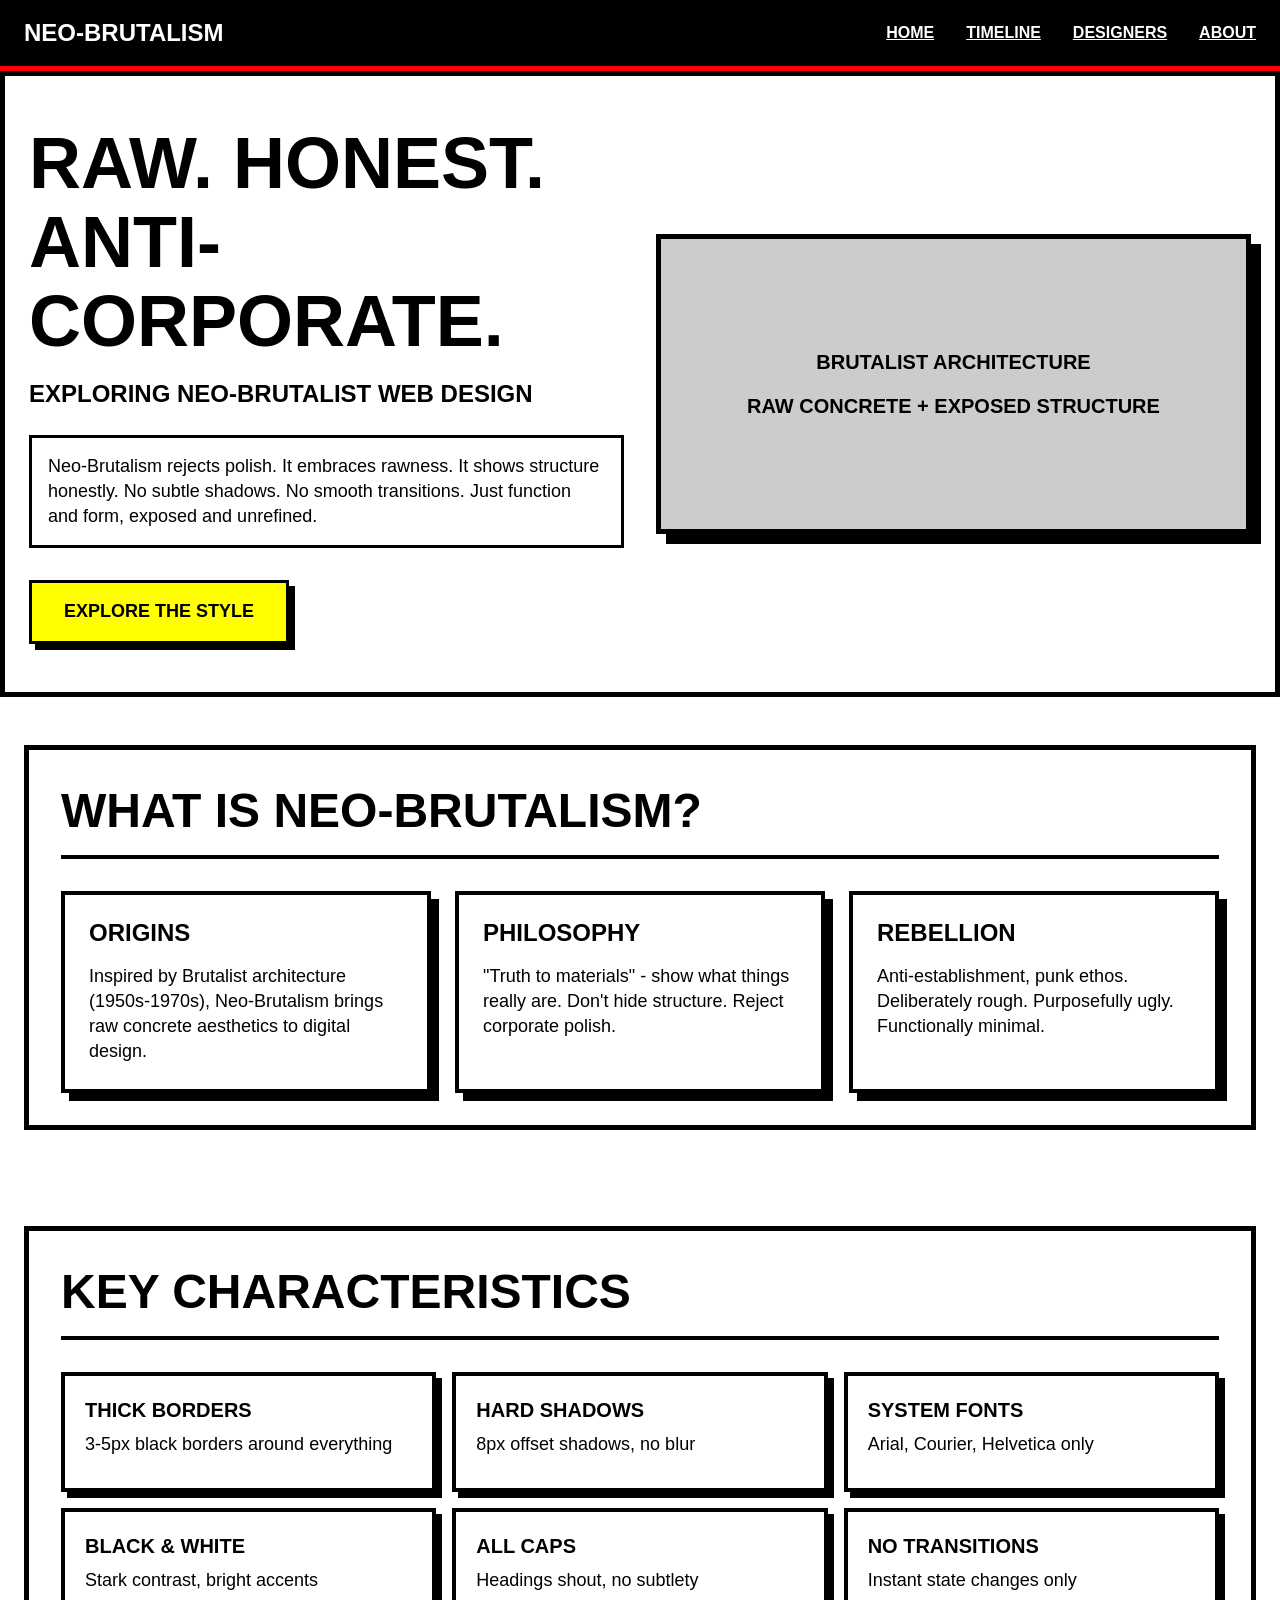
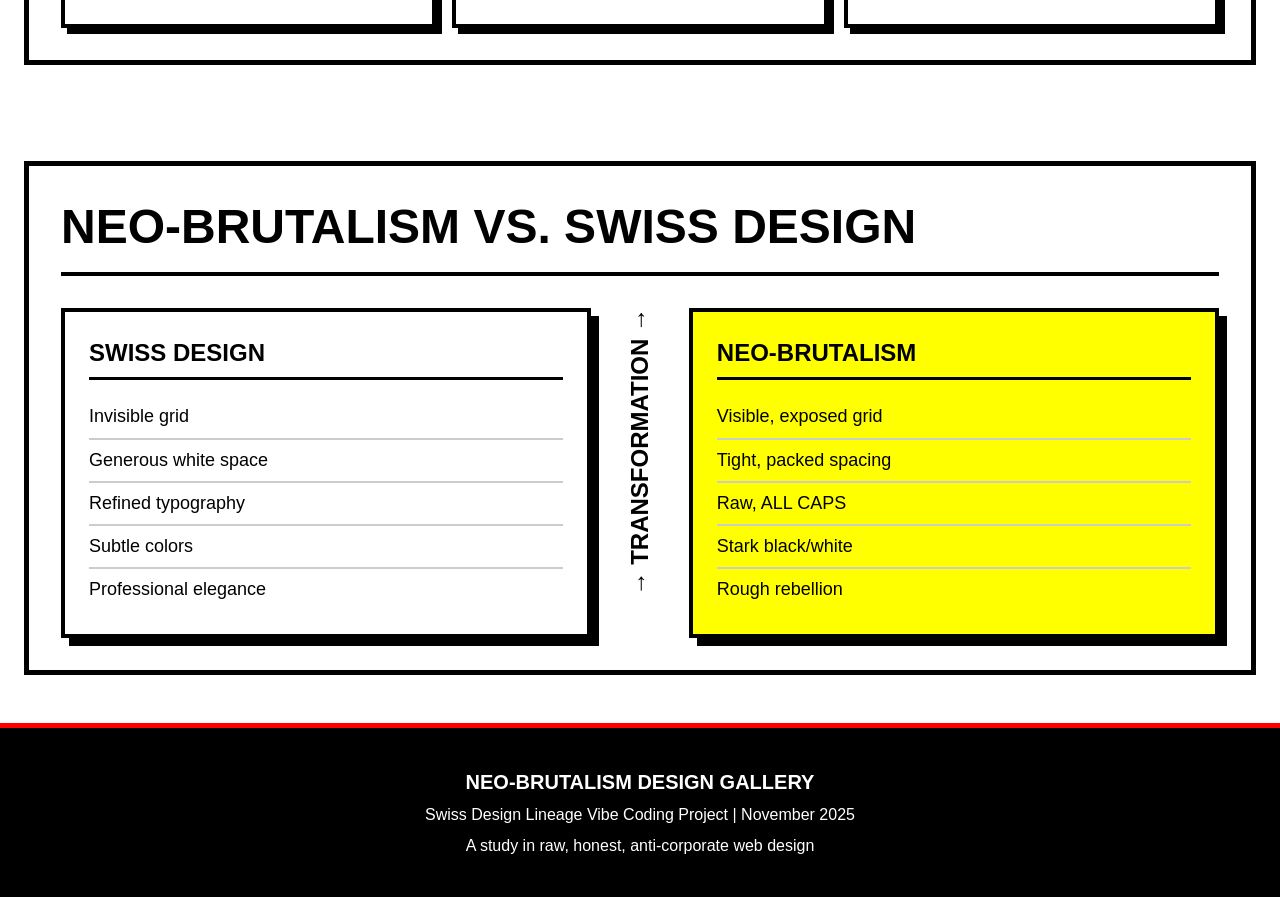
==== index.html @ c61c5fbd "Day 1 Complete: Neo-Brutalism foundation and initial mockup Research Phase Complete: - Selected Neo-" ====
<!DOCTYPE html>
<html lang="en">
<head>
    <meta charset="UTF-8">
    <meta name="viewport" content="width=device-width, initial-scale=1.0">
    <title>NEO-BRUTALISM DESIGN GALLERY</title>
    <link rel="stylesheet" href="css/style.css">
</head>
<body>
    <!-- Navigation -->
    <nav class="nav">
        <div class="nav-container">
            <div class="nav-logo">NEO-BRUTALISM</div>
            <ul class="nav-links">
                <li><a href="index.html">HOME</a></li>
                <li><a href="timeline.html">TIMELINE</a></li>
                <li><a href="designers.html">DESIGNERS</a></li>
                <li><a href="about.html">ABOUT</a></li>
            </ul>
        </div>
    </nav>

    <!-- Hero Section -->
    <section class="hero">
        <div class="hero-content">
            <h1 class="hero-title">RAW. HONEST. ANTI-CORPORATE.</h1>
            <p class="hero-subtitle">Exploring Neo-Brutalist Web Design</p>
            <div class="hero-description">
                <p>Neo-Brutalism rejects polish. It embraces rawness. It shows structure honestly. No subtle shadows. No smooth transitions. Just function and form, exposed and unrefined.</p>
            </div>
            <a href="#about" class="btn-primary">EXPLORE THE STYLE</a>
        </div>
        <div class="hero-image">
            <div class="placeholder-box">
                <p>BRUTALIST ARCHITECTURE</p>
                <p>RAW CONCRETE + EXPOSED STRUCTURE</p>
            </div>
        </div>
    </section>

    <!-- About Preview -->
    <section class="about-preview">
        <div class="section-border">
            <h2 class="section-title">WHAT IS NEO-BRUTALISM?</h2>
            <div class="content-grid">
                <div class="content-card">
                    <h3>ORIGINS</h3>
                    <p>Inspired by Brutalist architecture (1950s-1970s), Neo-Brutalism brings raw concrete aesthetics to digital design.</p>
                </div>
                <div class="content-card">
                    <h3>PHILOSOPHY</h3>
                    <p>"Truth to materials" - show what things really are. Don't hide structure. Reject corporate polish.</p>
                </div>
                <div class="content-card">
                    <h3>REBELLION</h3>
                    <p>Anti-establishment, punk ethos. Deliberately rough. Purposefully ugly. Functionally minimal.</p>
                </div>
            </div>
        </div>
    </section>

    <!-- Style Characteristics -->
    <section class="characteristics">
        <div class="section-border">
            <h2 class="section-title">KEY CHARACTERISTICS</h2>
            <div class="char-grid">
                <div class="char-item">
                    <div class="char-box">
                        <p class="char-title">THICK BORDERS</p>
                        <p>3-5px black borders around everything</p>
                    </div>
                </div>
                <div class="char-item">
                    <div class="char-box">
                        <p class="char-title">HARD SHADOWS</p>
                        <p>8px offset shadows, no blur</p>
                    </div>
                </div>
                <div class="char-item">
                    <div class="char-box">
                        <p class="char-title">SYSTEM FONTS</p>
                        <p>Arial, Courier, Helvetica only</p>
                    </div>
                </div>
                <div class="char-item">
                    <div class="char-box">
                        <p class="char-title">BLACK & WHITE</p>
                        <p>Stark contrast, bright accents</p>
                    </div>
                </div>
                <div class="char-item">
                    <div class="char-box">
                        <p class="char-title">ALL CAPS</p>
                        <p>Headings shout, no subtlety</p>
                    </div>
                </div>
                <div class="char-item">
                    <div class="char-box">
                        <p class="char-title">NO TRANSITIONS</p>
                        <p>Instant state changes only</p>
                    </div>
                </div>
            </div>
        </div>
    </section>

    <!-- VS Swiss Design -->
    <section class="comparison">
        <div class="section-border">
            <h2 class="section-title">NEO-BRUTALISM VS. SWISS DESIGN</h2>
            <div class="comparison-grid">
                <div class="comparison-item">
                    <h3>SWISS DESIGN</h3>
                    <ul>
                        <li>Invisible grid</li>
                        <li>Generous white space</li>
                        <li>Refined typography</li>
                        <li>Subtle colors</li>
                        <li>Professional elegance</li>
                    </ul>
                </div>
                <div class="comparison-divider">
                    <p>→ TRANSFORMATION →</p>
                </div>
                <div class="comparison-item comparison-highlight">
                    <h3>NEO-BRUTALISM</h3>
                    <ul>
                        <li>Visible, exposed grid</li>
                        <li>Tight, packed spacing</li>
                        <li>Raw, ALL CAPS</li>
                        <li>Stark black/white</li>
                        <li>Rough rebellion</li>
                    </ul>
                </div>
            </div>
        </div>
    </section>

    <!-- Footer -->
    <footer class="footer">
        <div class="footer-content">
            <p>NEO-BRUTALISM DESIGN GALLERY</p>
            <p>Swiss Design Lineage Vibe Coding Project | November 2025</p>
            <p>A study in raw, honest, anti-corporate web design</p>
        </div>
    </footer>
</body>
</html>
---- css/style.css ----
/* NEO-BRUTALISM DESIGN GALLERY */
/* Raw, Honest, Anti-Corporate Web Design */

/* ==================== */
/* RESET & BASE */
/* ==================== */

* {
    margin: 0;
    padding: 0;
    box-sizing: border-box;
}

body {
    font-family: Arial, Helvetica, sans-serif;
    font-size: 18px;
    line-height: 1.4;
    color: #000000;
    background-color: #FFFFFF;
}

/* NO SMOOTH SCROLLING - Instant, raw */
html {
    scroll-behavior: auto;
}

/* ==================== */
/* NAVIGATION */
/* ==================== */

.nav {
    background-color: #000000;
    border-bottom: 5px solid #FF0000;
    padding: 0;
}

.nav-container {
    max-width: 1400px;
    margin: 0 auto;
    padding: 16px 24px;
    display: flex;
    justify-content: space-between;
    align-items: center;
}

.nav-logo {
    color: #FFFFFF;
    font-size: 24px;
    font-weight: bold;
    letter-spacing: 0;
}

.nav-links {
    list-style: none;
    display: flex;
    gap: 32px;
}

.nav-links a {
    color: #FFFFFF;
    text-decoration: underline;
    text-transform: uppercase;
    font-weight: bold;
    font-size: 16px;
    transition: none; /* NO SMOOTH TRANSITIONS */
}

.nav-links a:hover {
    color: #FFFF00;
}

/* ==================== */
/* HERO SECTION */
/* ==================== */

.hero {
    border: 5px solid #000000;
    margin: 0;
    padding: 48px 24px;
    background-color: #FFFFFF;
    display: grid;
    grid-template-columns: 1fr 1fr;
    gap: 32px;
    max-width: 1400px;
    margin: 0 auto;
}

.hero-title {
    font-size: 72px;
    font-weight: bold;
    line-height: 1.1;
    text-transform: uppercase;
    margin-bottom: 16px;
    letter-spacing: 0;
}

.hero-subtitle {
    font-size: 24px;
    font-weight: bold;
    margin-bottom: 24px;
    text-transform: uppercase;
}

.hero-description {
    margin-bottom: 32px;
    padding: 16px;
    border: 3px solid #000000;
    background-color: #FFFFFF;
}

.hero-description p {
    line-height: 1.4;
}

.btn-primary {
    display: inline-block;
    background-color: #FFFF00;
    color: #000000;
    padding: 16px 32px;
    border: 3px solid #000000;
    text-decoration: none;
    font-weight: bold;
    text-transform: uppercase;
    box-shadow: 6px 6px 0 #000000;
    transition: none; /* NO SMOOTH TRANSITIONS */
    font-size: 18px;
}

.btn-primary:hover {
    box-shadow: 3px 3px 0 #000000;
    transform: translate(3px, 3px);
}

.hero-image {
    display: flex;
    align-items: center;
    justify-content: center;
}

.placeholder-box {
    border: 5px solid #000000;
    background-color: #CCCCCC;
    padding: 48px;
    text-align: center;
    box-shadow: 10px 10px 0 #000000;
    width: 100%;
    min-height: 300px;
    display: flex;
    flex-direction: column;
    justify-content: center;
    gap: 16px;
}

.placeholder-box p {
    font-weight: bold;
    font-size: 20px;
    text-transform: uppercase;
}

/* ==================== */
/* SECTIONS */
/* ==================== */

.about-preview,
.characteristics,
.comparison {
    max-width: 1400px;
    margin: 0 auto;
    padding: 48px 24px;
}

.section-border {
    border: 5px solid #000000;
    padding: 32px;
    background-color: #FFFFFF;
}

.section-title {
    font-size: 48px;
    font-weight: bold;
    text-transform: uppercase;
    margin-bottom: 32px;
    line-height: 1.2;
    border-bottom: 4px solid #000000;
    padding-bottom: 16px;
}

/* ==================== */
/* CONTENT GRID */
/* ==================== */

.content-grid {
    display: grid;
    grid-template-columns: repeat(3, 1fr);
    gap: 24px;
}

.content-card {
    border: 4px solid #000000;
    padding: 24px;
    background-color: #FFFFFF;
    box-shadow: 8px 8px 0 #000000;
}

.content-card h3 {
    font-size: 24px;
    font-weight: bold;
    text-transform: uppercase;
    margin-bottom: 16px;
    line-height: 1.2;
}

.content-card p {
    line-height: 1.4;
}

/* ==================== */
/* CHARACTERISTICS GRID */
/* ==================== */

.char-grid {
    display: grid;
    grid-template-columns: repeat(3, 1fr);
    gap: 16px;
}

.char-box {
    border: 4px solid #000000;
    padding: 20px;
    background-color: #FFFFFF;
    box-shadow: 6px 6px 0 #000000;
    min-height: 120px;
}

.char-title {
    font-weight: bold;
    font-size: 20px;
    text-transform: uppercase;
    margin-bottom: 8px;
}

/* ==================== */
/* COMPARISON SECTION */
/* ==================== */

.comparison-grid {
    display: grid;
    grid-template-columns: 1fr auto 1fr;
    gap: 32px;
    align-items: start;
}

.comparison-item {
    border: 4px solid #000000;
    padding: 24px;
    background-color: #FFFFFF;
    box-shadow: 8px 8px 0 #000000;
}

.comparison-item h3 {
    font-size: 24px;
    font-weight: bold;
    text-transform: uppercase;
    margin-bottom: 16px;
    border-bottom: 3px solid #000000;
    padding-bottom: 8px;
}

.comparison-item ul {
    list-style: none;
    padding-left: 0;
}

.comparison-item li {
    padding: 8px 0;
    border-bottom: 2px solid #CCCCCC;
}

.comparison-item li:last-child {
    border-bottom: none;
}

.comparison-highlight {
    background-color: #FFFF00;
}

.comparison-divider {
    display: flex;
    align-items: center;
    justify-content: center;
    font-weight: bold;
    font-size: 24px;
    text-transform: uppercase;
    writing-mode: vertical-rl;
    transform: rotate(180deg);
}

/* ==================== */
/* FOOTER */
/* ==================== */

.footer {
    background-color: #000000;
    color: #FFFFFF;
    border-top: 5px solid #FF0000;
    padding: 32px 24px;
    text-align: center;
    margin-top: 0;
}

.footer-content p {
    margin: 8px 0;
    font-size: 16px;
}

.footer-content p:first-child {
    font-weight: bold;
    font-size: 20px;
    text-transform: uppercase;
}

/* ==================== */
/* RESPONSIVE - MOBILE */
/* ==================== */

@media (max-width: 768px) {
    .hero {
        grid-template-columns: 1fr;
        padding: 24px 16px;
        border-width: 4px;
    }

    .hero-title {
        font-size: 48px;
    }

    .nav-container {
        flex-direction: column;
        gap: 16px;
        padding: 16px;
    }

    .nav-links {
        flex-direction: column;
        gap: 12px;
        text-align: center;
    }

    .content-grid,
    .char-grid {
        grid-template-columns: 1fr;
    }

    .comparison-grid {
        grid-template-columns: 1fr;
    }

    .comparison-divider {
        writing-mode: horizontal-tb;
        transform: rotate(0deg);
        padding: 16px 0;
    }

    .section-title {
        font-size: 36px;
    }

    .btn-primary {
        width: 100%;
        text-align: center;
    }

    .placeholder-box {
        min-height: 200px;
        padding: 24px;
    }
}

@media (max-width: 480px) {
    .hero-title {
        font-size: 36px;
    }

    .section-title {
        font-size: 28px;
    }

    body {
        font-size: 16px;
    }

    .content-card h3,
    .comparison-item h3 {
        font-size: 20px;
    }
}
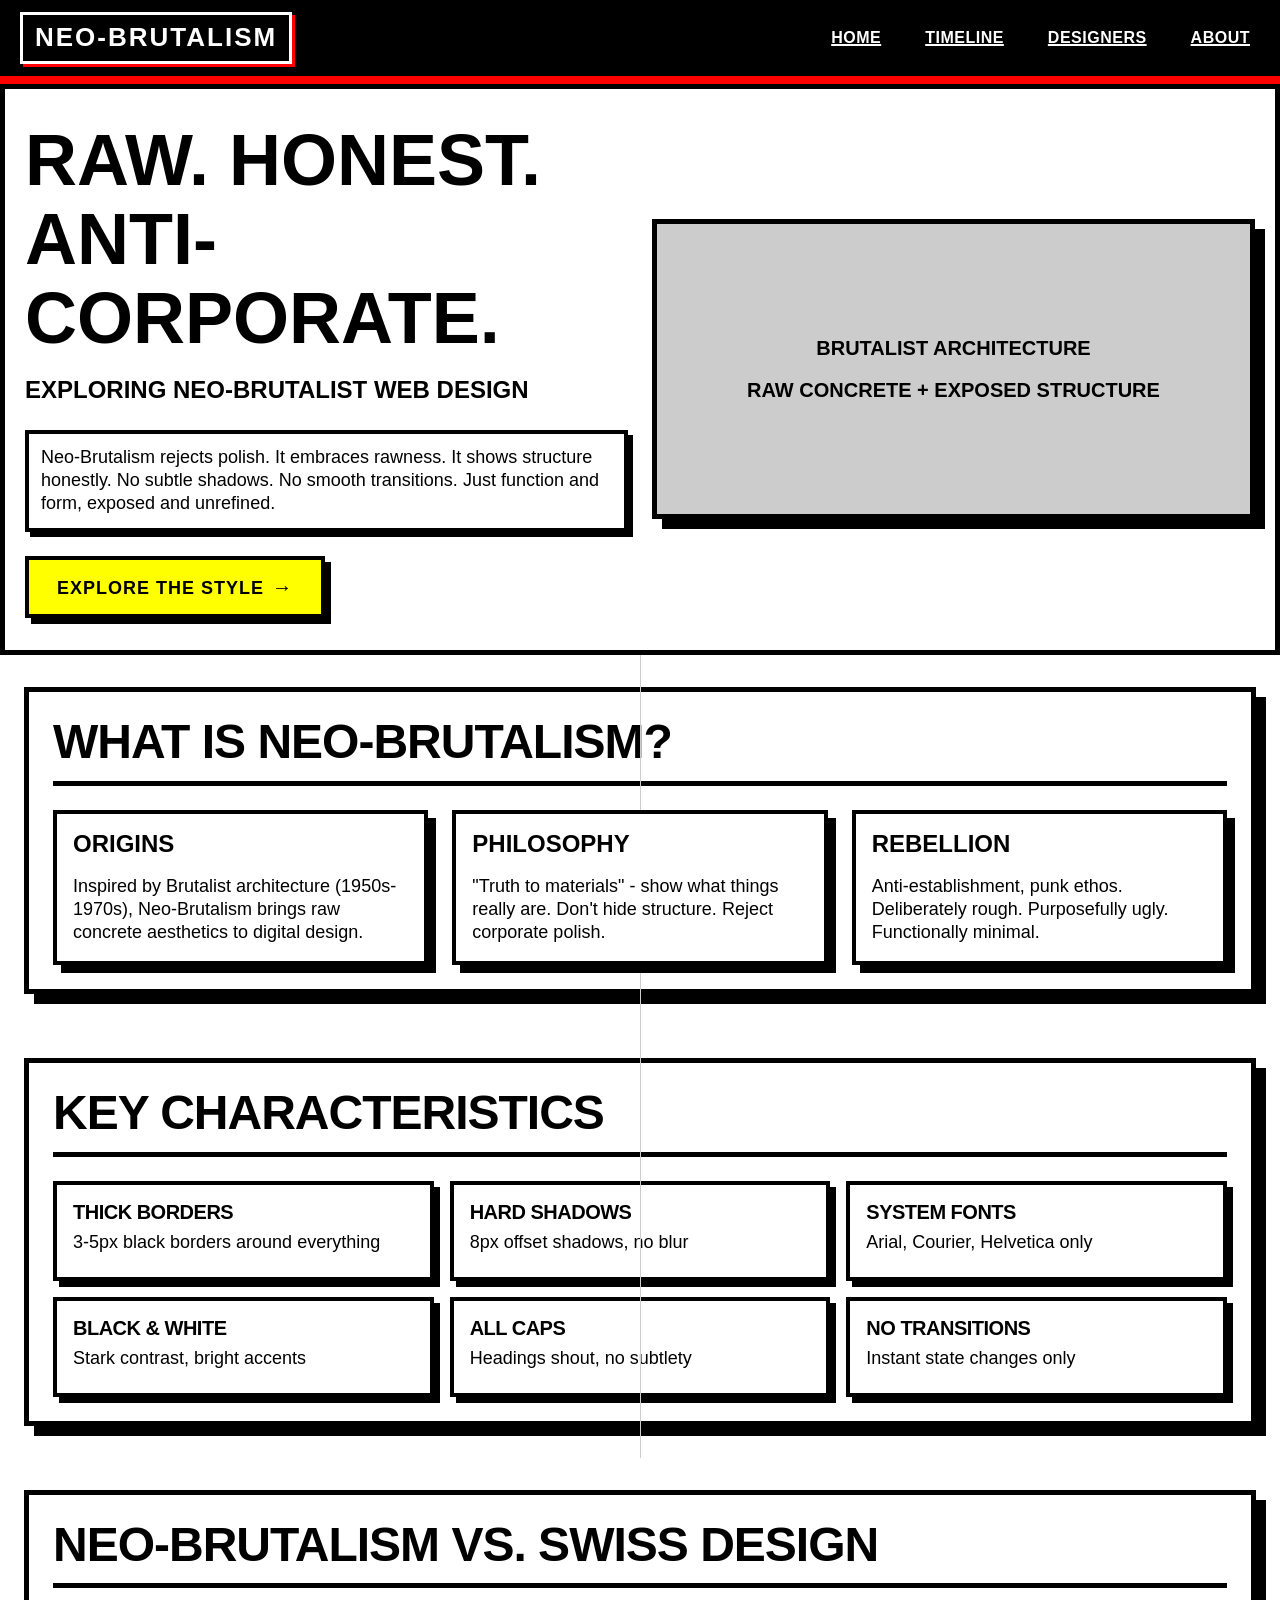
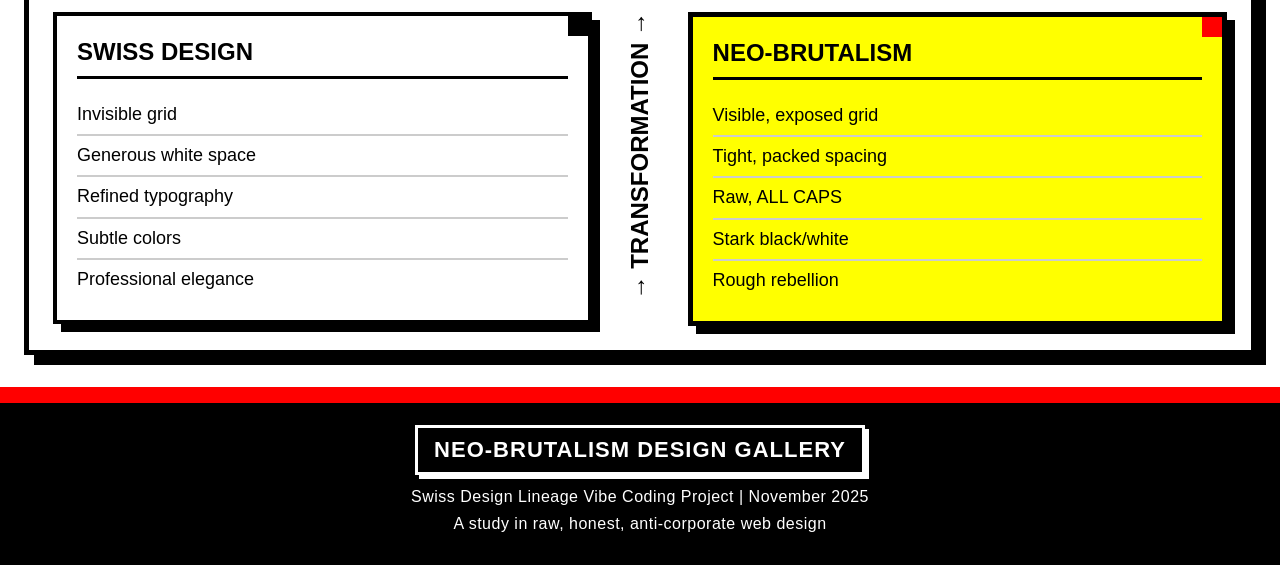
==== commit ec2f2780: "Sprint 3 Complete: Responsive polish & Lighthouse 90+ optimization SEO Enhancements: - Added meta de" ====
--- a/index.html
+++ b/index.html
@@ -3,6 +3,7 @@
 <head>
     <meta charset="UTF-8">
     <meta name="viewport" content="width=device-width, initial-scale=1.0">
+    <meta name="description" content="Explore Neo-Brutalist web design - raw, honest, anti-corporate aesthetics inspired by Brutalist architecture. A Swiss Design Lineage project.">
     <title>NEO-BRUTALISM DESIGN GALLERY</title>
     <link rel="stylesheet" href="css/style.css">
 </head>
@@ -31,7 +32,7 @@
             <a href="#about" class="btn-primary">EXPLORE THE STYLE</a>
         </div>
         <div class="hero-image">
-            <div class="placeholder-box">
+            <div class="placeholder-box" role="img" aria-label="Brutalist architecture with raw concrete and exposed structure">
                 <p>BRUTALIST ARCHITECTURE</p>
                 <p>RAW CONCRETE + EXPOSED STRUCTURE</p>
             </div>
--- a/css/style.css
+++ b/css/style.css
@@ -14,7 +14,7 @@
 body {
     font-family: Arial, Helvetica, sans-serif;
     font-size: 18px;
-    line-height: 1.4;
+    line-height: 1.3; /* Tighter for brutalist aesthetic */
     color: #000000;
     background-color: #FFFFFF;
 }
@@ -30,14 +30,15 @@
 
 .nav {
     background-color: #000000;
-    border-bottom: 5px solid #FF0000;
+    border-bottom: 8px solid #FF0000; /* Thicker border */
     padding: 0;
+    position: relative;
 }
 
 .nav-container {
     max-width: 1400px;
     margin: 0 auto;
-    padding: 16px 24px;
+    padding: 12px 20px; /* Tighter padding */
     display: flex;
     justify-content: space-between;
     align-items: center;
@@ -45,28 +46,46 @@
 
 .nav-logo {
     color: #FFFFFF;
-    font-size: 24px;
-    font-weight: bold;
-    letter-spacing: 0;
+    font-size: 26px; /* Slightly larger */
+    font-weight: bold;
+    letter-spacing: 2px; /* Spread out */
+    border: 3px solid #FFFFFF;
+    padding: 6px 12px;
+    box-shadow: 3px 3px 0 #FF0000; /* Hard shadow */
 }
 
 .nav-links {
     list-style: none;
     display: flex;
-    gap: 32px;
+    gap: 24px; /* Tighter spacing */
+}
+
+.nav-links li {
+    border: 2px solid transparent;
 }
 
 .nav-links a {
     color: #FFFFFF;
     text-decoration: underline;
+    text-decoration-thickness: 2px; /* Thicker underline */
     text-transform: uppercase;
     font-weight: bold;
     font-size: 16px;
     transition: none; /* NO SMOOTH TRANSITIONS */
+    display: block;
+    padding: 4px 8px;
+    letter-spacing: 0.5px;
 }
 
 .nav-links a:hover {
-    color: #FFFF00;
+    color: #000000;
+    background-color: #FFFF00;
+    text-decoration: none;
+    box-shadow: 2px 2px 0 #FF0000;
+}
+
+.nav-links li:hover {
+    border-color: #FFFF00;
 }
 
 /* ==================== */
@@ -76,11 +95,11 @@
 .hero {
     border: 5px solid #000000;
     margin: 0;
-    padding: 48px 24px;
+    padding: 32px 20px; /* Tighter padding for packed feel */
     background-color: #FFFFFF;
     display: grid;
     grid-template-columns: 1fr 1fr;
-    gap: 32px;
+    gap: 24px; /* Reduced gap for tighter spacing */
     max-width: 1400px;
     margin: 0 auto;
 }
@@ -102,33 +121,50 @@
 }
 
 .hero-description {
-    margin-bottom: 32px;
-    padding: 16px;
-    border: 3px solid #000000;
-    background-color: #FFFFFF;
+    margin-bottom: 24px;
+    padding: 12px; /* Tighter padding */
+    border: 4px solid #000000; /* Thicker border */
+    background-color: #FFFFFF;
+    box-shadow: 5px 5px 0 #000000; /* Add hard shadow */
 }
 
 .hero-description p {
-    line-height: 1.4;
+    line-height: 1.3; /* Tighter line-height */
 }
 
 .btn-primary {
     display: inline-block;
     background-color: #FFFF00;
     color: #000000;
-    padding: 16px 32px;
-    border: 3px solid #000000;
+    padding: 14px 28px; /* Slightly tighter */
+    border: 4px solid #000000; /* Thicker border */
     text-decoration: none;
     font-weight: bold;
     text-transform: uppercase;
     box-shadow: 6px 6px 0 #000000;
     transition: none; /* NO SMOOTH TRANSITIONS */
     font-size: 18px;
+    letter-spacing: 1px;
+    position: relative;
+}
+
+.btn-primary::after {
+    content: '→';
+    margin-left: 8px;
+    font-size: 20px;
+    font-weight: bold;
 }
 
 .btn-primary:hover {
     box-shadow: 3px 3px 0 #000000;
     transform: translate(3px, 3px);
+    background-color: #FF0000;
+    color: #FFFFFF;
+}
+
+.btn-primary:active {
+    box-shadow: 0 0 0 #000000;
+    transform: translate(6px, 6px);
 }
 
 .hero-image {
@@ -166,23 +202,39 @@
 .comparison {
     max-width: 1400px;
     margin: 0 auto;
-    padding: 48px 24px;
+    padding: 32px 24px; /* Tighter vertical padding */
+    position: relative;
+}
+
+/* Exposed grid lines - show structure honestly */
+.about-preview::before,
+.characteristics::before {
+    content: '';
+    position: absolute;
+    top: 0;
+    left: 50%;
+    width: 1px;
+    height: 100%;
+    background-color: #CCCCCC;
+    z-index: 0;
 }
 
 .section-border {
     border: 5px solid #000000;
-    padding: 32px;
-    background-color: #FFFFFF;
+    padding: 24px; /* Tighter padding for packed aesthetic */
+    background-color: #FFFFFF;
+    box-shadow: 10px 10px 0 #000000; /* Add hard shadow */
 }
 
 .section-title {
     font-size: 48px;
     font-weight: bold;
     text-transform: uppercase;
-    margin-bottom: 32px;
-    line-height: 1.2;
-    border-bottom: 4px solid #000000;
-    padding-bottom: 16px;
+    margin-bottom: 24px; /* Tighter spacing */
+    line-height: 1.1; /* Even tighter for brutalist feel */
+    border-bottom: 5px solid #000000; /* Thicker border */
+    padding-bottom: 12px; /* Less padding */
+    letter-spacing: -1px; /* Tighter letter spacing */
 }
 
 /* ==================== */
@@ -197,9 +249,11 @@
 
 .content-card {
     border: 4px solid #000000;
-    padding: 24px;
+    padding: 16px; /* Tighter padding for packed feel */
     background-color: #FFFFFF;
     box-shadow: 8px 8px 0 #000000;
+    position: relative;
+    z-index: 1;
 }
 
 .content-card h3 {
@@ -211,7 +265,7 @@
 }
 
 .content-card p {
-    line-height: 1.4;
+    line-height: 1.3; /* Tighter for brutalist feel */
 }
 
 /* ==================== */
@@ -226,10 +280,16 @@
 
 .char-box {
     border: 4px solid #000000;
-    padding: 20px;
+    padding: 16px; /* Tighter padding */
     background-color: #FFFFFF;
     box-shadow: 6px 6px 0 #000000;
-    min-height: 120px;
+    min-height: 100px; /* Reduced for tighter layout */
+}
+
+.char-box:hover {
+    /* Instant shadow shift on hover - no transition */
+    box-shadow: 3px 3px 0 #000000;
+    transform: translate(3px, 3px);
 }
 
 .char-title {
@@ -237,6 +297,8 @@
     font-size: 20px;
     text-transform: uppercase;
     margin-bottom: 8px;
+    line-height: 1.1; /* Tighter */
+    letter-spacing: -0.5px; /* Compressed */
 }
 
 /* ==================== */
@@ -252,9 +314,21 @@
 
 .comparison-item {
     border: 4px solid #000000;
-    padding: 24px;
+    padding: 20px; /* Slightly tighter */
     background-color: #FFFFFF;
     box-shadow: 8px 8px 0 #000000;
+    position: relative;
+}
+
+/* Add corner accent for visual interest */
+.comparison-item::after {
+    content: '';
+    position: absolute;
+    top: 0;
+    right: 0;
+    width: 20px;
+    height: 20px;
+    background-color: #000000;
 }
 
 .comparison-item h3 {
@@ -282,6 +356,11 @@
 
 .comparison-highlight {
     background-color: #FFFF00;
+    border-width: 5px; /* Thicker border for emphasis */
+}
+
+.comparison-highlight::after {
+    background-color: #FF0000; /* Red corner for highlighted item */
 }
 
 .comparison-divider {
@@ -302,21 +381,30 @@
 .footer {
     background-color: #000000;
     color: #FFFFFF;
-    border-top: 5px solid #FF0000;
-    padding: 32px 24px;
+    border-top: 8px solid #FF0000; /* Thicker border */
+    padding: 24px; /* Tighter padding */
     text-align: center;
     margin-top: 0;
+    box-shadow: inset 0 8px 0 #FF0000; /* Inner shadow for depth */
 }
 
 .footer-content p {
-    margin: 8px 0;
+    margin: 6px 0; /* Tighter spacing */
     font-size: 16px;
+    line-height: 1.3;
+    letter-spacing: 0.5px;
 }
 
 .footer-content p:first-child {
     font-weight: bold;
-    font-size: 20px;
-    text-transform: uppercase;
+    font-size: 22px; /* Slightly larger */
+    text-transform: uppercase;
+    letter-spacing: 1px;
+    border: 3px solid #FFFFFF;
+    display: inline-block;
+    padding: 8px 16px;
+    background-color: #000000;
+    box-shadow: 4px 4px 0 #FFFFFF; /* Hard shadow */
 }
 
 /* ==================== */
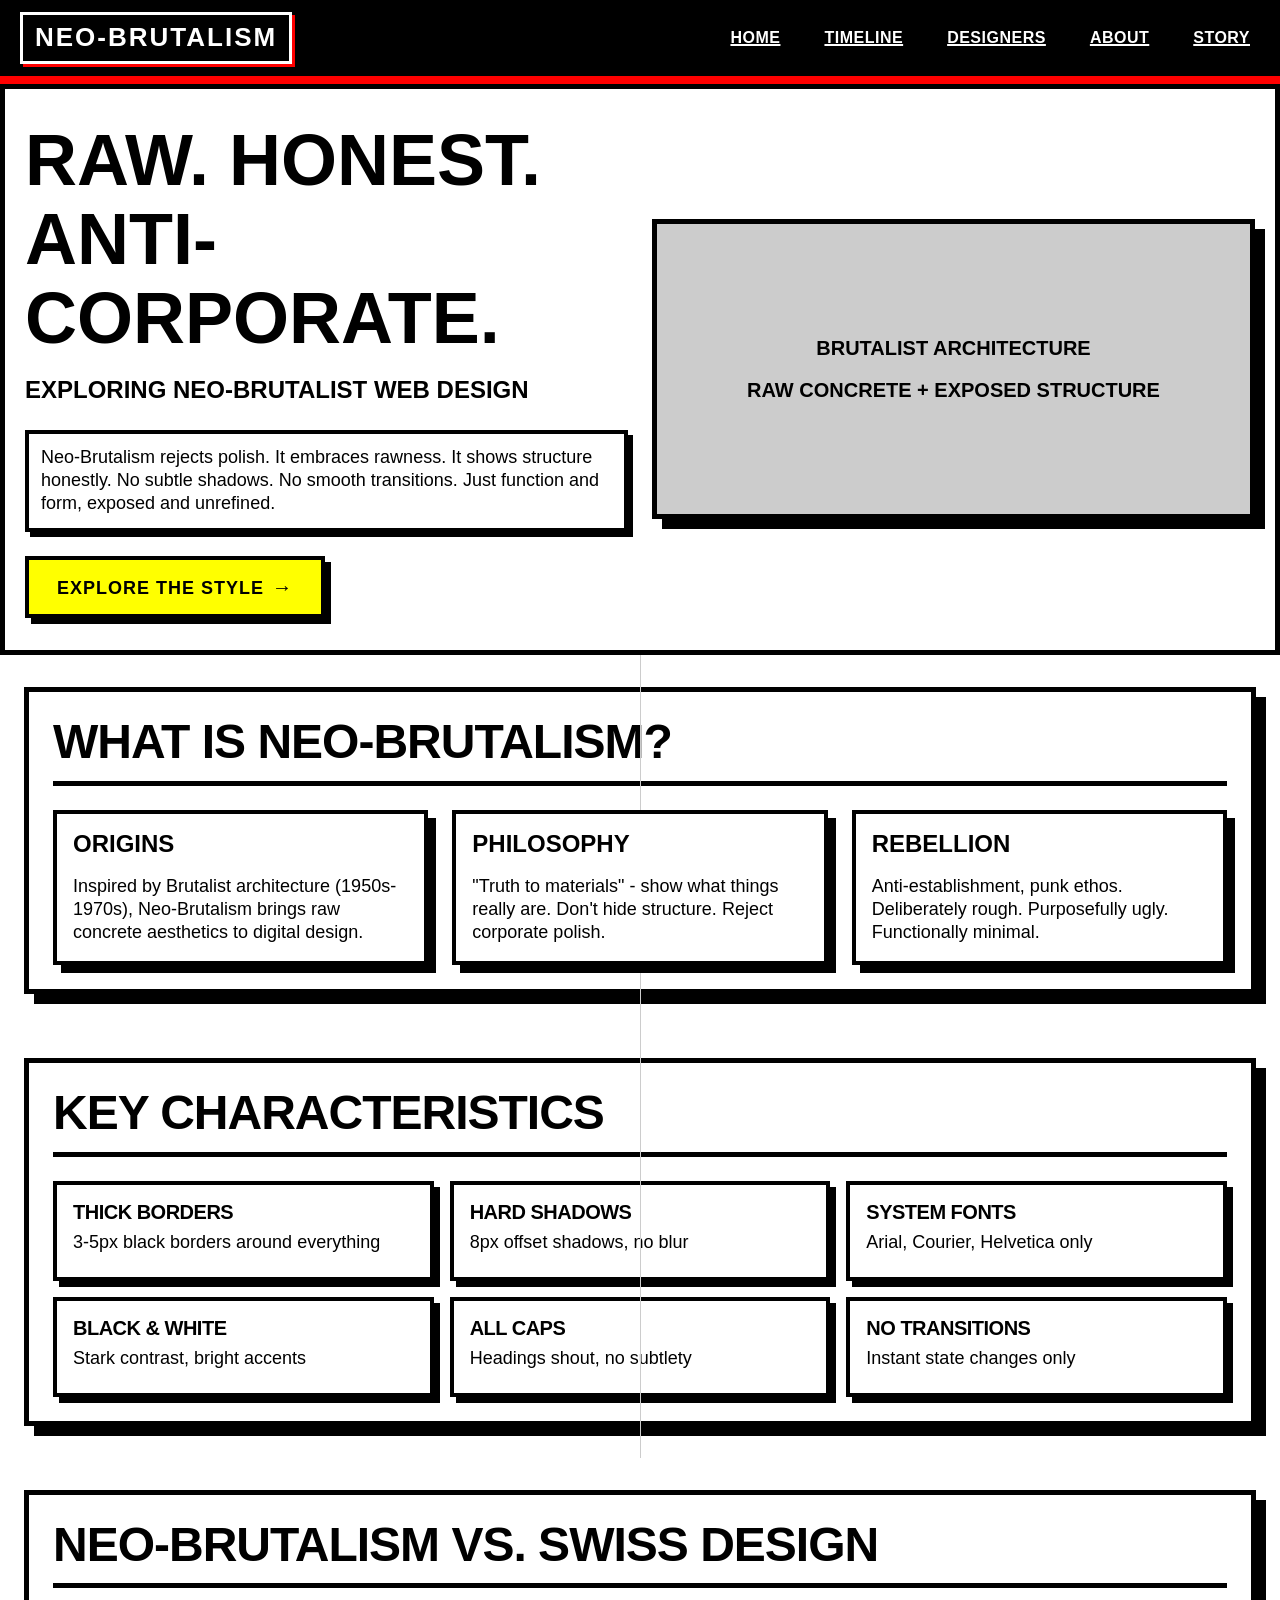
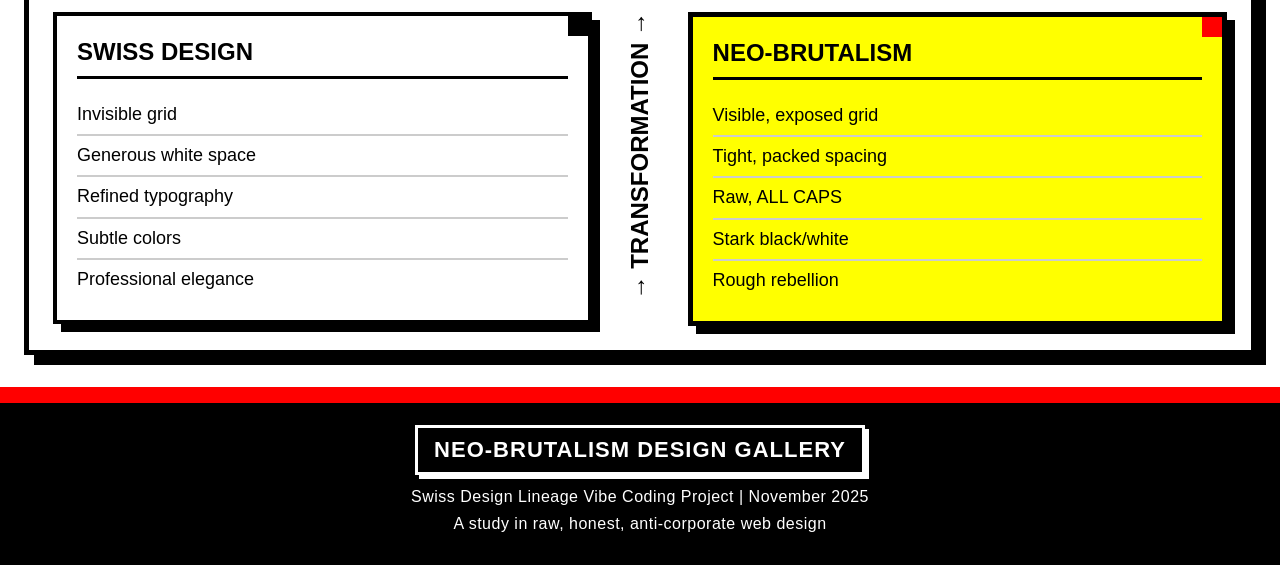
==== commit 15b404dc: "Project Complete: Add collaboration story and deployment guide Final Additions: - Created collaborat" ====
--- a/index.html
+++ b/index.html
@@ -17,6 +17,7 @@
                 <li><a href="timeline.html">TIMELINE</a></li>
                 <li><a href="designers.html">DESIGNERS</a></li>
                 <li><a href="about.html">ABOUT</a></li>
+                <li><a href="collaboration.html">STORY</a></li>
             </ul>
         </div>
     </nav>
